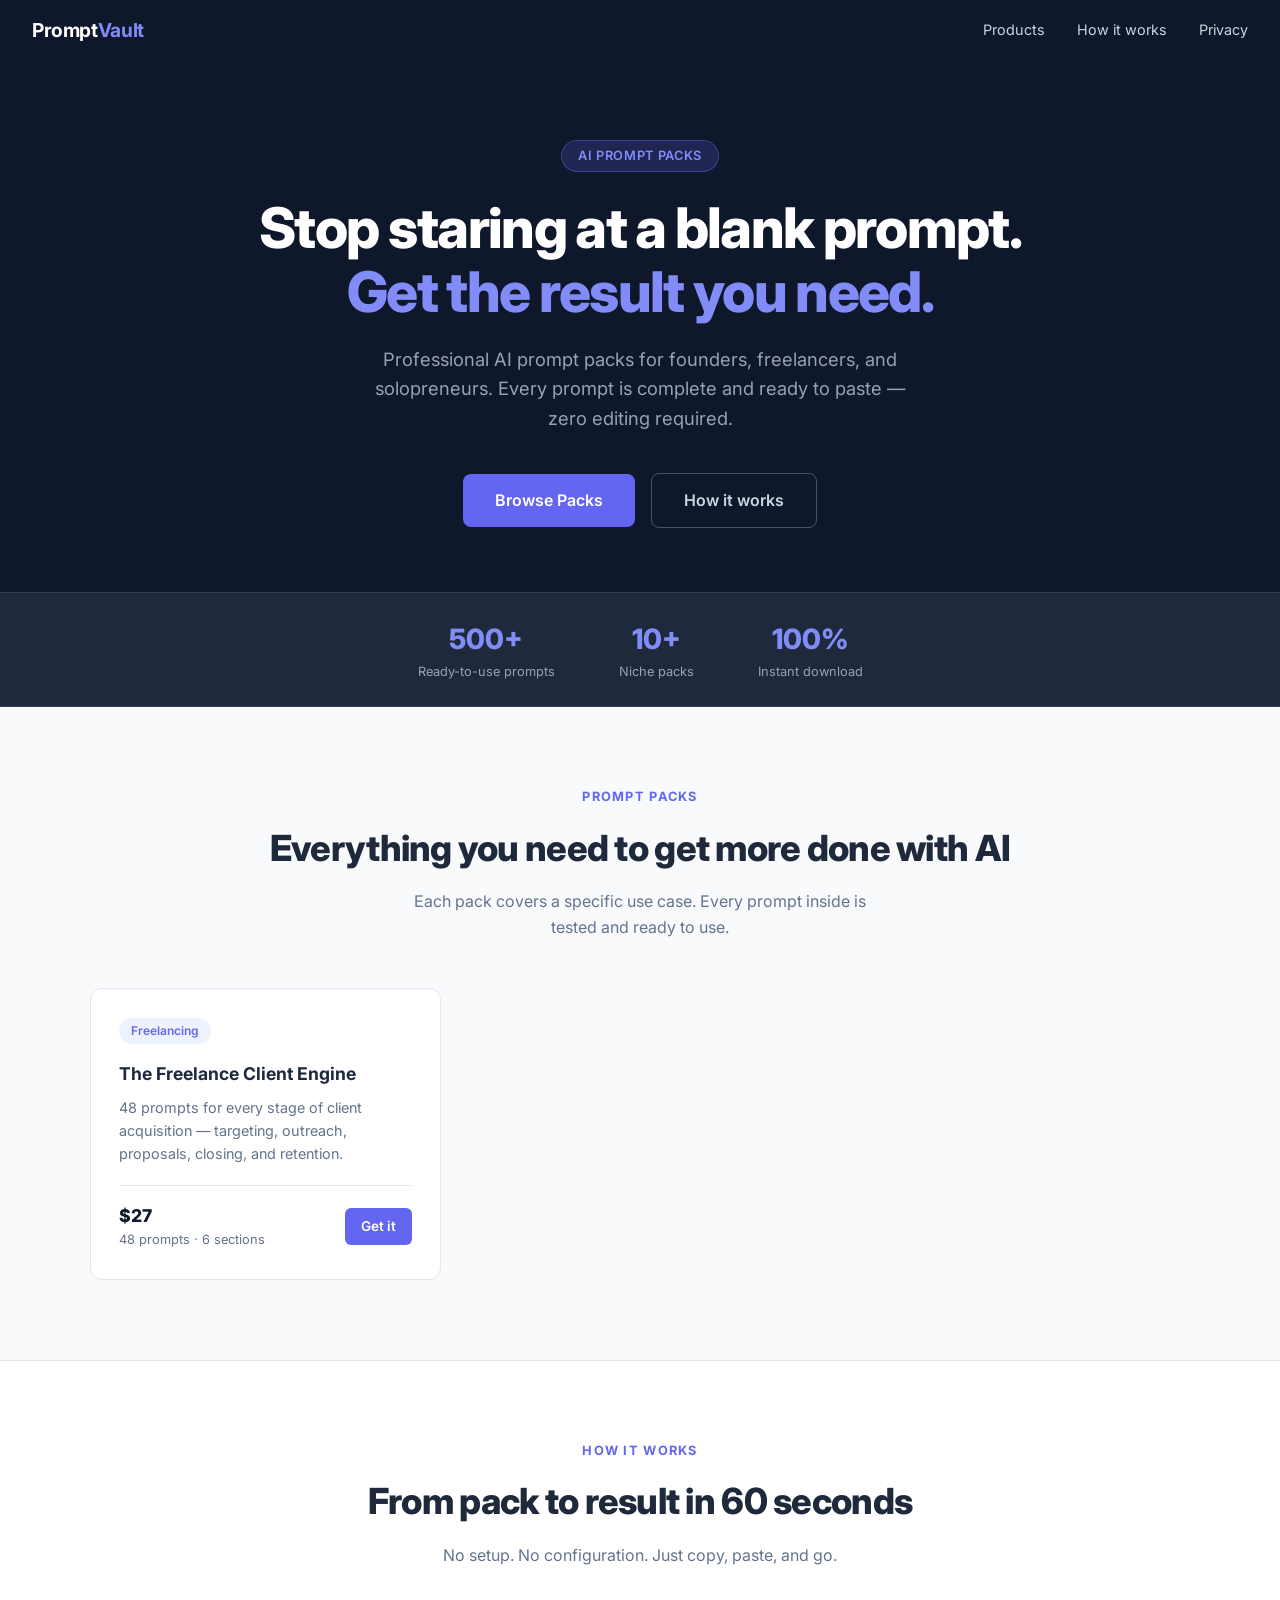
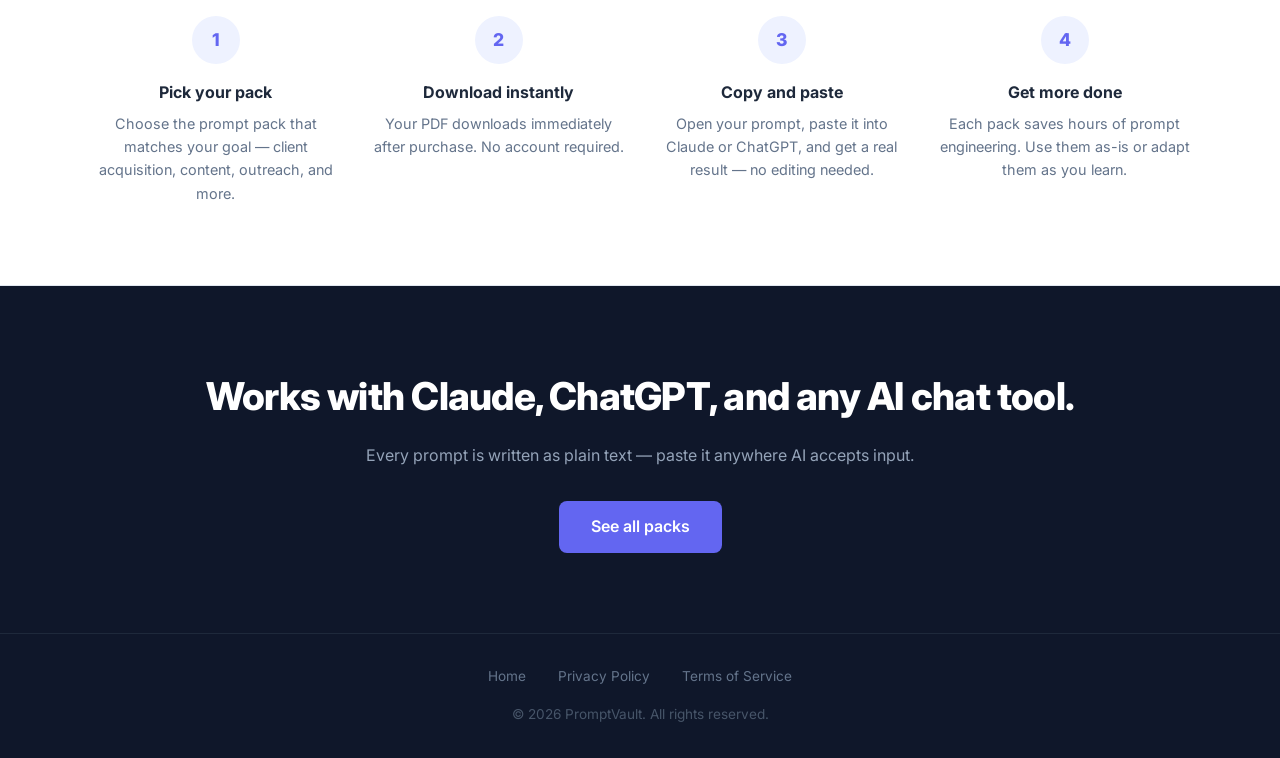
==== docs/index.html @ 1d8c43e7 "feat: PromptVault website for GitHub Pages - docs/index.html: landing page with hero, product grid, " ====
<!DOCTYPE html>
<html lang="en">
<head>
  <meta charset="UTF-8">
  <meta name="viewport" content="width=device-width, initial-scale=1.0">
  <title>PromptVault — Ready-to-use AI prompts for people who build things</title>
  <meta name="description" content="Professional AI prompt packs for founders, freelancers, and solopreneurs. Copy, paste, and get real results from Claude and ChatGPT.">
  <meta property="og:title" content="PromptVault — AI Prompt Packs for Founders">
  <meta property="og:description" content="Ready-to-use Claude and ChatGPT prompts. No editing, no guessing — just results.">
  <meta property="og:type" content="website">
  <link rel="preconnect" href="https://fonts.googleapis.com">
  <link rel="stylesheet" href="https://fonts.googleapis.com/css2?family=Inter:wght@400;600;700;800&display=swap">
  <link rel="stylesheet" href="style.css">
</head>
<body>

<nav>
  <div class="nav-logo">Prompt<span>Vault</span></div>
  <ul>
    <li><a href="#products">Products</a></li>
    <li><a href="#how">How it works</a></li>
    <li><a href="privacy.html">Privacy</a></li>
  </ul>
</nav>

<div class="hero">
  <div class="hero-badge">AI Prompt Packs</div>
  <h1>Stop staring at a blank prompt.<br><em>Get the result you need.</em></h1>
  <p>Professional AI prompt packs for founders, freelancers, and solopreneurs. Every prompt is complete and ready to paste — zero editing required.</p>
  <a href="#products" class="btn">Browse Packs</a>
  <a href="#how" class="btn btn-outline">How it works</a>
</div>

<div class="stats">
  <div class="stat">
    <div class="stat-num">500+</div>
    <div class="stat-label">Ready-to-use prompts</div>
  </div>
  <div class="stat">
    <div class="stat-num">10+</div>
    <div class="stat-label">Niche packs</div>
  </div>
  <div class="stat">
    <div class="stat-num">100%</div>
    <div class="stat-label">Instant download</div>
  </div>
</div>

<section id="products">
  <div class="container">
    <div class="section-label">Prompt Packs</div>
    <h2 class="section-title">Everything you need to get more done with AI</h2>
    <p class="section-sub">Each pack covers a specific use case. Every prompt inside is tested and ready to use.</p>

    <div class="product-grid" id="product-grid">
      <!-- Product cards injected here or hardcoded below -->
      <div class="product-card">
        <span class="product-tag">Freelancing</span>
        <h3>The Freelance Client Engine</h3>
        <p>48 prompts for every stage of client acquisition — targeting, outreach, proposals, closing, and retention.</p>
        <div class="product-meta">
          <div>
            <div class="product-price">$27</div>
            <div class="product-count">48 prompts · 6 sections</div>
          </div>
          <a href="#" class="product-btn" id="btn-freelance">Get it</a>
        </div>
      </div>
      <!-- More cards added as products are generated -->
    </div>
  </div>
</section>

<section id="how" style="background:#fff; border-top:1px solid var(--border); border-bottom:1px solid var(--border);">
  <div class="container">
    <div class="section-label">How It Works</div>
    <h2 class="section-title">From pack to result in 60 seconds</h2>
    <p class="section-sub">No setup. No configuration. Just copy, paste, and go.</p>
    <div class="steps">
      <div class="step">
        <div class="step-num">1</div>
        <h3>Pick your pack</h3>
        <p>Choose the prompt pack that matches your goal — client acquisition, content, outreach, and more.</p>
      </div>
      <div class="step">
        <div class="step-num">2</div>
        <h3>Download instantly</h3>
        <p>Your PDF downloads immediately after purchase. No account required.</p>
      </div>
      <div class="step">
        <div class="step-num">3</div>
        <h3>Copy and paste</h3>
        <p>Open your prompt, paste it into Claude or ChatGPT, and get a real result — no editing needed.</p>
      </div>
      <div class="step">
        <div class="step-num">4</div>
        <h3>Get more done</h3>
        <p>Each pack saves hours of prompt engineering. Use them as-is or adapt them as you learn.</p>
      </div>
    </div>
  </div>
</section>

<div class="cta-banner">
  <div class="container">
    <h2>Works with Claude, ChatGPT, and any AI chat tool.</h2>
    <p>Every prompt is written as plain text — paste it anywhere AI accepts input.</p>
    <a href="#products" class="btn">See all packs</a>
  </div>
</div>

<footer>
  <div class="footer-links">
    <a href="index.html">Home</a>
    <a href="privacy.html">Privacy Policy</a>
    <a href="terms.html">Terms of Service</a>
  </div>
  <div>&copy; 2026 PromptVault. All rights reserved.</div>
</footer>

<script>
  // When Lemon Squeezy store URL is known, update this
  var storeUrl = "#";
  document.getElementById("btn-freelance").href = storeUrl;
</script>

</body>
</html>
---- docs/style.css ----
*, *::before, *::after { box-sizing: border-box; margin: 0; padding: 0; }

:root {
  --dark:   #0F172A;
  --indigo: #6366F1;
  --indigo-light: #818CF8;
  --bg:     #F8FAFC;
  --text:   #1E293B;
  --muted:  #64748B;
  --border: #E2E8F0;
  --card:   #FFFFFF;
}

body {
  font-family: 'Inter', -apple-system, BlinkMacSystemFont, sans-serif;
  background: var(--bg);
  color: var(--text);
  line-height: 1.6;
  font-size: 16px;
}

a { color: var(--indigo); text-decoration: none; }
a:hover { text-decoration: underline; }

/* ── Nav ── */
nav {
  background: var(--dark);
  padding: 0 2rem;
  display: flex;
  align-items: center;
  justify-content: space-between;
  height: 60px;
  position: sticky;
  top: 0;
  z-index: 100;
}
.nav-logo {
  color: #fff;
  font-weight: 700;
  font-size: 1.2rem;
  letter-spacing: -0.02em;
}
.nav-logo span { color: var(--indigo-light); }
nav ul { list-style: none; display: flex; gap: 2rem; }
nav ul a { color: #CBD5E1; font-size: 0.9rem; }
nav ul a:hover { color: #fff; text-decoration: none; }

/* ── Hero ── */
.hero {
  background: var(--dark);
  color: #fff;
  text-align: center;
  padding: 5rem 2rem 4rem;
}
.hero-badge {
  display: inline-block;
  background: rgba(99,102,241,0.2);
  color: var(--indigo-light);
  border: 1px solid rgba(99,102,241,0.4);
  border-radius: 100px;
  padding: 0.3rem 1rem;
  font-size: 0.8rem;
  font-weight: 600;
  letter-spacing: 0.05em;
  text-transform: uppercase;
  margin-bottom: 1.5rem;
}
.hero h1 {
  font-size: clamp(2rem, 5vw, 3.5rem);
  font-weight: 800;
  letter-spacing: -0.03em;
  line-height: 1.15;
  margin-bottom: 1.25rem;
  max-width: 800px;
  margin-left: auto;
  margin-right: auto;
}
.hero h1 em { color: var(--indigo-light); font-style: normal; }
.hero p {
  color: #94A3B8;
  font-size: 1.15rem;
  max-width: 540px;
  margin: 0 auto 2.5rem;
}
.btn {
  display: inline-block;
  background: var(--indigo);
  color: #fff;
  padding: 0.85rem 2rem;
  border-radius: 8px;
  font-weight: 600;
  font-size: 1rem;
  transition: background 0.15s;
}
.btn:hover { background: #4F46E5; text-decoration: none; }
.btn-outline {
  background: transparent;
  border: 1px solid #475569;
  color: #CBD5E1;
  margin-left: 0.75rem;
}
.btn-outline:hover { background: rgba(255,255,255,0.05); }

/* ── Stats bar ── */
.stats {
  background: #1E293B;
  border-top: 1px solid #334155;
  border-bottom: 1px solid #334155;
  display: flex;
  justify-content: center;
  gap: 4rem;
  padding: 1.5rem 2rem;
  flex-wrap: wrap;
}
.stat { text-align: center; color: #fff; }
.stat-num { font-size: 1.75rem; font-weight: 800; color: var(--indigo-light); }
.stat-label { font-size: 0.8rem; color: #94A3B8; }

/* ── Section ── */
section { padding: 5rem 2rem; }
.container { max-width: 1100px; margin: 0 auto; }
.section-label {
  text-align: center;
  color: var(--indigo);
  font-size: 0.8rem;
  font-weight: 700;
  letter-spacing: 0.1em;
  text-transform: uppercase;
  margin-bottom: 0.75rem;
}
.section-title {
  text-align: center;
  font-size: clamp(1.5rem, 3vw, 2.25rem);
  font-weight: 800;
  letter-spacing: -0.02em;
  margin-bottom: 0.75rem;
}
.section-sub {
  text-align: center;
  color: var(--muted);
  max-width: 500px;
  margin: 0 auto 3rem;
}

/* ── Product grid ── */
.product-grid {
  display: grid;
  grid-template-columns: repeat(auto-fill, minmax(300px, 1fr));
  gap: 1.5rem;
}
.product-card {
  background: var(--card);
  border: 1px solid var(--border);
  border-radius: 12px;
  padding: 1.75rem;
  transition: box-shadow 0.15s, transform 0.15s;
}
.product-card:hover { box-shadow: 0 8px 24px rgba(0,0,0,0.08); transform: translateY(-2px); }
.product-tag {
  display: inline-block;
  background: #EEF2FF;
  color: var(--indigo);
  border-radius: 100px;
  padding: 0.2rem 0.75rem;
  font-size: 0.75rem;
  font-weight: 600;
  margin-bottom: 1rem;
}
.product-card h3 { font-size: 1.1rem; font-weight: 700; margin-bottom: 0.5rem; }
.product-card p { color: var(--muted); font-size: 0.9rem; margin-bottom: 1.25rem; }
.product-meta {
  display: flex;
  align-items: center;
  justify-content: space-between;
  border-top: 1px solid var(--border);
  padding-top: 1rem;
  margin-top: auto;
}
.product-price { font-weight: 800; font-size: 1.1rem; color: var(--dark); }
.product-count { font-size: 0.8rem; color: var(--muted); }
.product-btn {
  background: var(--indigo);
  color: #fff;
  border-radius: 6px;
  padding: 0.5rem 1rem;
  font-size: 0.85rem;
  font-weight: 600;
}
.product-btn:hover { background: #4F46E5; text-decoration: none; }

/* ── How it works ── */
.steps { display: grid; grid-template-columns: repeat(auto-fit, minmax(220px, 1fr)); gap: 2rem; }
.step { text-align: center; }
.step-num {
  width: 48px; height: 48px;
  background: #EEF2FF;
  color: var(--indigo);
  border-radius: 50%;
  font-size: 1.1rem;
  font-weight: 800;
  display: flex; align-items: center; justify-content: center;
  margin: 0 auto 1rem;
}
.step h3 { font-size: 1rem; font-weight: 700; margin-bottom: 0.4rem; }
.step p { color: var(--muted); font-size: 0.9rem; }

/* ── CTA banner ── */
.cta-banner {
  background: var(--dark);
  color: #fff;
  text-align: center;
  padding: 5rem 2rem;
}
.cta-banner h2 {
  font-size: clamp(1.75rem, 3vw, 2.5rem);
  font-weight: 800;
  letter-spacing: -0.02em;
  margin-bottom: 1rem;
}
.cta-banner p { color: #94A3B8; margin-bottom: 2rem; }

/* ── Footer ── */
footer {
  background: var(--dark);
  border-top: 1px solid #1E293B;
  padding: 2rem;
  text-align: center;
  color: #475569;
  font-size: 0.85rem;
}
footer a { color: #64748B; }
footer a:hover { color: #94A3B8; }
.footer-links { display: flex; justify-content: center; gap: 2rem; margin-bottom: 1rem; flex-wrap: wrap; }

/* ── Legal pages ── */
.legal { max-width: 760px; margin: 0 auto; padding: 4rem 2rem; }
.legal h1 { font-size: 2rem; font-weight: 800; margin-bottom: 0.5rem; }
.legal .meta { color: var(--muted); font-size: 0.9rem; margin-bottom: 3rem; }
.legal h2 { font-size: 1.25rem; font-weight: 700; margin: 2.5rem 0 0.75rem; }
.legal p, .legal li { color: #334155; margin-bottom: 0.75rem; }
.legal ul { padding-left: 1.5rem; }
.legal a { color: var(--indigo); }

@media (max-width: 600px) {
  .stats { gap: 2rem; }
  nav ul { gap: 1rem; }
  .btn-outline { display: none; }
}
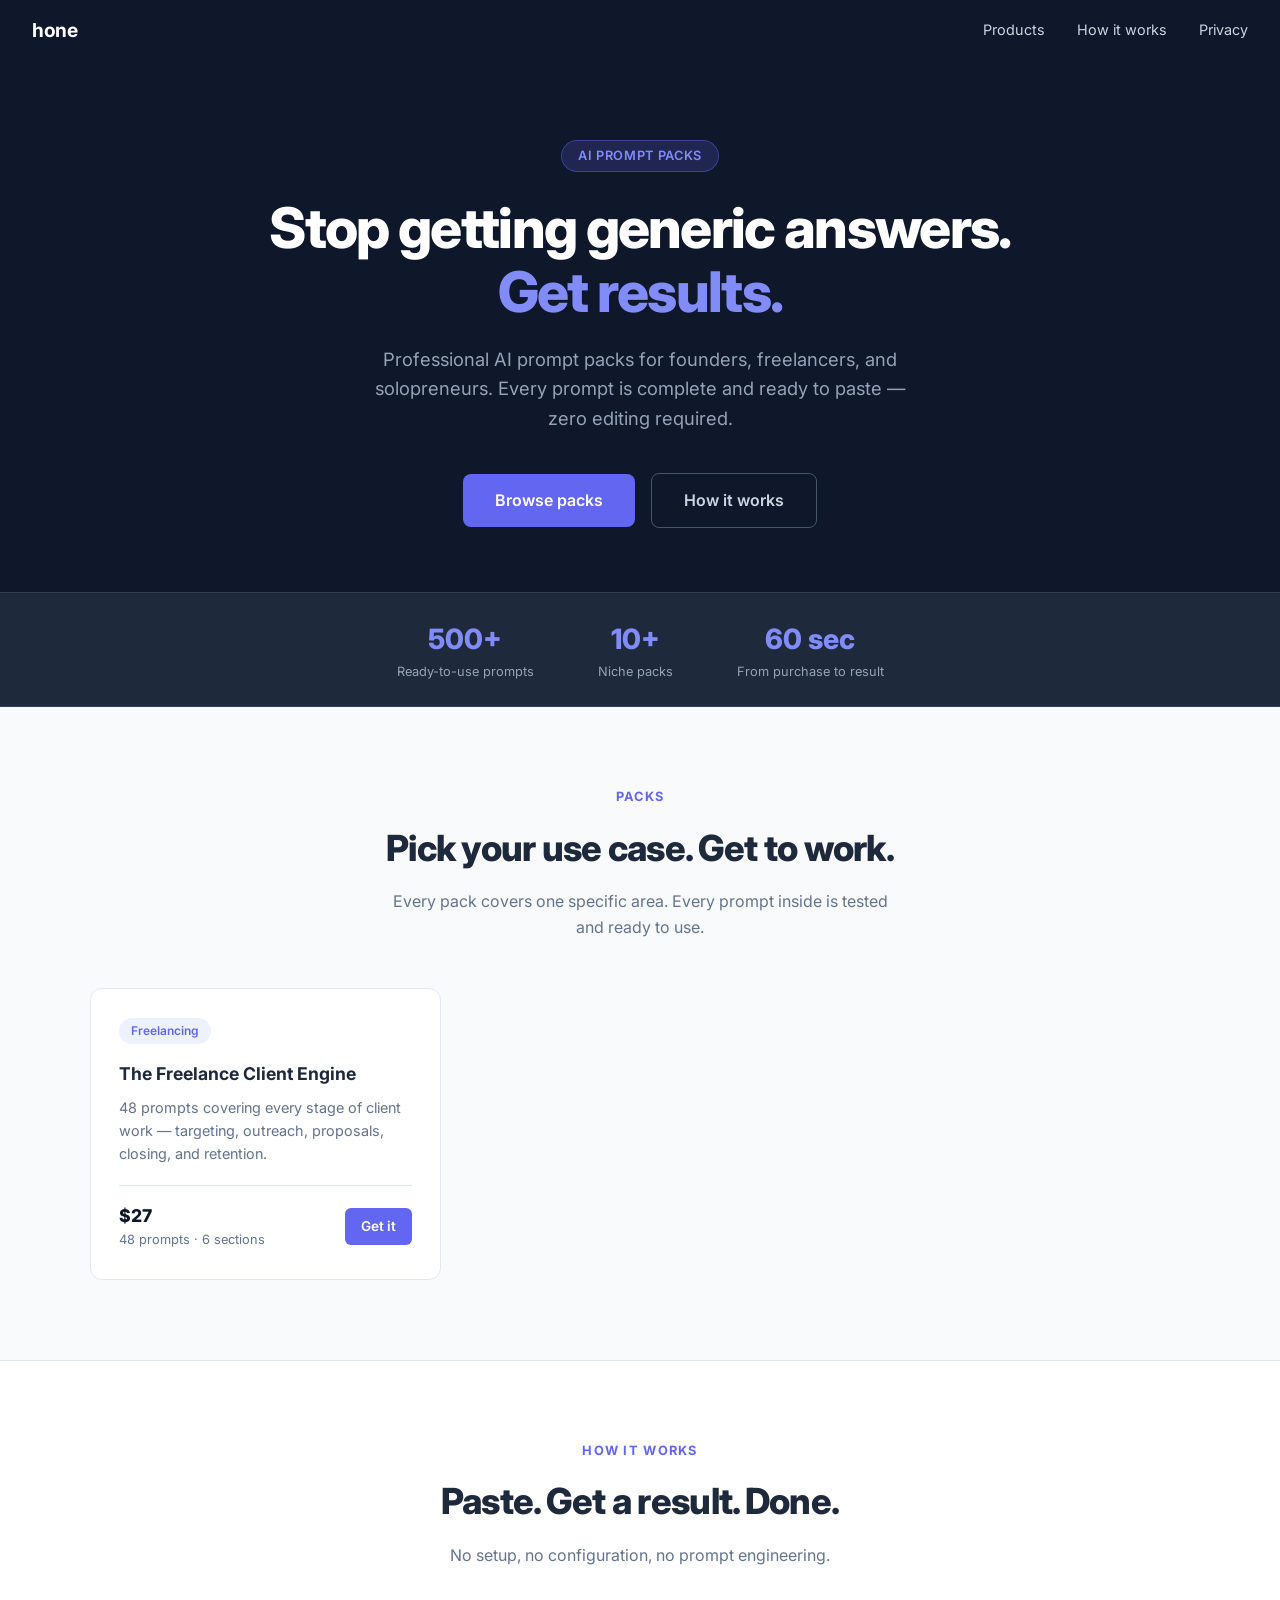
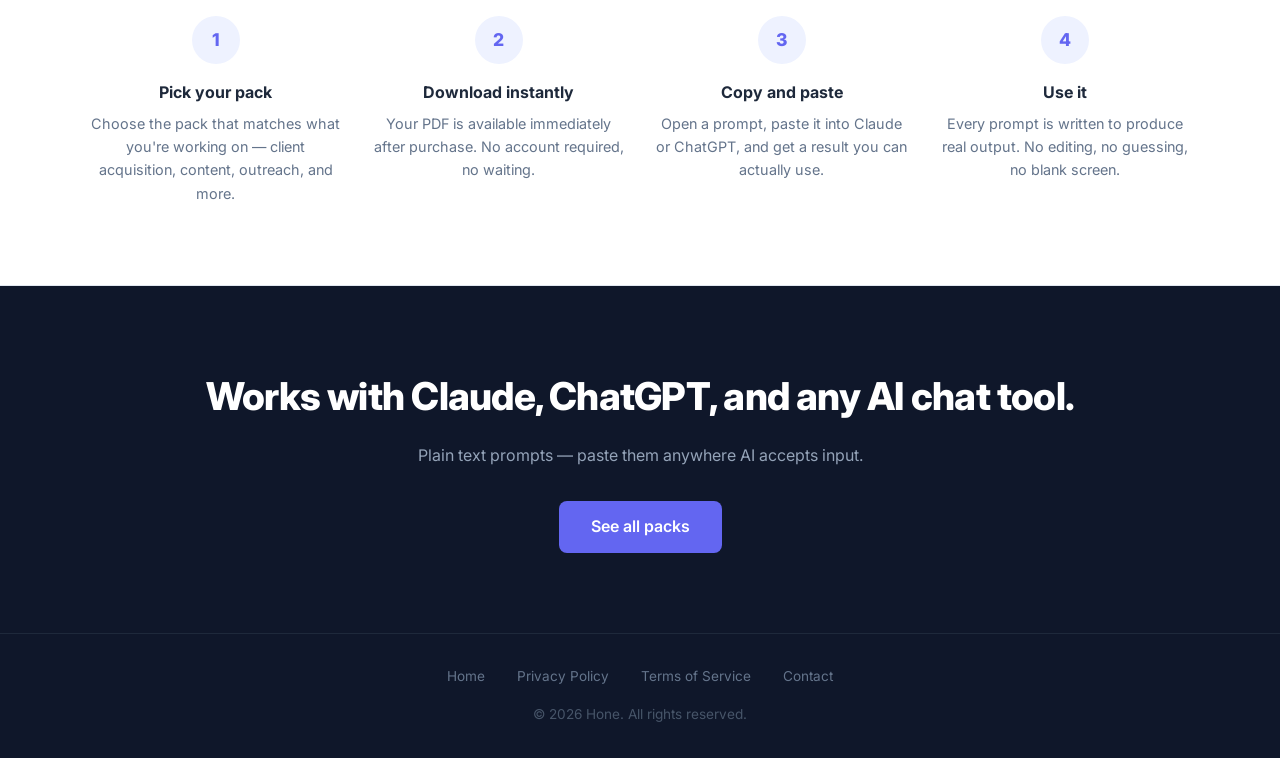
==== commit 13a20a12: "rebrand: PromptVault -> Hone (gethone.co) Brand rationale: single word, real verb ("to hone" = sharp" ====
--- a/docs/index.html
+++ b/docs/index.html
@@ -3,10 +3,10 @@
 <head>
   <meta charset="UTF-8">
   <meta name="viewport" content="width=device-width, initial-scale=1.0">
-  <title>PromptVault — Ready-to-use AI prompts for people who build things</title>
-  <meta name="description" content="Professional AI prompt packs for founders, freelancers, and solopreneurs. Copy, paste, and get real results from Claude and ChatGPT.">
-  <meta property="og:title" content="PromptVault — AI Prompt Packs for Founders">
-  <meta property="og:description" content="Ready-to-use Claude and ChatGPT prompts. No editing, no guessing — just results.">
+  <title>Hone — Sharpen your AI output.</title>
+  <meta name="description" content="Professional AI prompt packs for founders, freelancers, and solopreneurs. Every prompt is complete and ready to paste into Claude or ChatGPT.">
+  <meta property="og:title" content="Hone — Sharpen your AI output.">
+  <meta property="og:description" content="Professional AI prompt packs. Copy, paste, get results. No editing required.">
   <meta property="og:type" content="website">
   <link rel="preconnect" href="https://fonts.googleapis.com">
   <link rel="stylesheet" href="https://fonts.googleapis.com/css2?family=Inter:wght@400;600;700;800&display=swap">
@@ -15,7 +15,7 @@
 <body>
 
 <nav>
-  <div class="nav-logo">Prompt<span>Vault</span></div>
+  <div class="nav-logo">hone</div>
   <ul>
     <li><a href="#products">Products</a></li>
     <li><a href="#how">How it works</a></li>
@@ -25,9 +25,9 @@
 
 <div class="hero">
   <div class="hero-badge">AI Prompt Packs</div>
-  <h1>Stop staring at a blank prompt.<br><em>Get the result you need.</em></h1>
+  <h1>Stop getting generic answers.<br><em>Get results.</em></h1>
   <p>Professional AI prompt packs for founders, freelancers, and solopreneurs. Every prompt is complete and ready to paste — zero editing required.</p>
-  <a href="#products" class="btn">Browse Packs</a>
+  <a href="#products" class="btn">Browse packs</a>
   <a href="#how" class="btn btn-outline">How it works</a>
 </div>
 
@@ -41,23 +41,22 @@
     <div class="stat-label">Niche packs</div>
   </div>
   <div class="stat">
-    <div class="stat-num">100%</div>
-    <div class="stat-label">Instant download</div>
+    <div class="stat-num">60 sec</div>
+    <div class="stat-label">From purchase to result</div>
   </div>
 </div>
 
 <section id="products">
   <div class="container">
-    <div class="section-label">Prompt Packs</div>
-    <h2 class="section-title">Everything you need to get more done with AI</h2>
-    <p class="section-sub">Each pack covers a specific use case. Every prompt inside is tested and ready to use.</p>
+    <div class="section-label">Packs</div>
+    <h2 class="section-title">Pick your use case. Get to work.</h2>
+    <p class="section-sub">Every pack covers one specific area. Every prompt inside is tested and ready to use.</p>
 
-    <div class="product-grid" id="product-grid">
-      <!-- Product cards injected here or hardcoded below -->
+    <div class="product-grid">
       <div class="product-card">
         <span class="product-tag">Freelancing</span>
         <h3>The Freelance Client Engine</h3>
-        <p>48 prompts for every stage of client acquisition — targeting, outreach, proposals, closing, and retention.</p>
+        <p>48 prompts covering every stage of client work — targeting, outreach, proposals, closing, and retention.</p>
         <div class="product-meta">
           <div>
             <div class="product-price">$27</div>
@@ -66,36 +65,36 @@
           <a href="#" class="product-btn" id="btn-freelance">Get it</a>
         </div>
       </div>
-      <!-- More cards added as products are generated -->
+      <!-- Additional cards are added here as new products are generated -->
     </div>
   </div>
 </section>
 
 <section id="how" style="background:#fff; border-top:1px solid var(--border); border-bottom:1px solid var(--border);">
   <div class="container">
-    <div class="section-label">How It Works</div>
-    <h2 class="section-title">From pack to result in 60 seconds</h2>
-    <p class="section-sub">No setup. No configuration. Just copy, paste, and go.</p>
+    <div class="section-label">How it works</div>
+    <h2 class="section-title">Paste. Get a result. Done.</h2>
+    <p class="section-sub">No setup, no configuration, no prompt engineering.</p>
     <div class="steps">
       <div class="step">
         <div class="step-num">1</div>
         <h3>Pick your pack</h3>
-        <p>Choose the prompt pack that matches your goal — client acquisition, content, outreach, and more.</p>
+        <p>Choose the pack that matches what you're working on — client acquisition, content, outreach, and more.</p>
       </div>
       <div class="step">
         <div class="step-num">2</div>
         <h3>Download instantly</h3>
-        <p>Your PDF downloads immediately after purchase. No account required.</p>
+        <p>Your PDF is available immediately after purchase. No account required, no waiting.</p>
       </div>
       <div class="step">
         <div class="step-num">3</div>
         <h3>Copy and paste</h3>
-        <p>Open your prompt, paste it into Claude or ChatGPT, and get a real result — no editing needed.</p>
+        <p>Open a prompt, paste it into Claude or ChatGPT, and get a result you can actually use.</p>
       </div>
       <div class="step">
         <div class="step-num">4</div>
-        <h3>Get more done</h3>
-        <p>Each pack saves hours of prompt engineering. Use them as-is or adapt them as you learn.</p>
+        <h3>Use it</h3>
+        <p>Every prompt is written to produce real output. No editing, no guessing, no blank screen.</p>
       </div>
     </div>
   </div>
@@ -104,7 +103,7 @@
 <div class="cta-banner">
   <div class="container">
     <h2>Works with Claude, ChatGPT, and any AI chat tool.</h2>
-    <p>Every prompt is written as plain text — paste it anywhere AI accepts input.</p>
+    <p>Plain text prompts — paste them anywhere AI accepts input.</p>
     <a href="#products" class="btn">See all packs</a>
   </div>
 </div>
@@ -114,14 +113,16 @@
     <a href="index.html">Home</a>
     <a href="privacy.html">Privacy Policy</a>
     <a href="terms.html">Terms of Service</a>
+    <a href="mailto:hello@gethone.co">Contact</a>
   </div>
-  <div>&copy; 2026 PromptVault. All rights reserved.</div>
+  <div>&copy; 2026 Hone. All rights reserved.</div>
 </footer>
 
 <script>
-  // When Lemon Squeezy store URL is known, update this
+  // Update this once Lemon Squeezy store URL is live
   var storeUrl = "#";
-  document.getElementById("btn-freelance").href = storeUrl;
+  var btn = document.getElementById("btn-freelance");
+  if (btn) btn.href = storeUrl;
 </script>
 
 </body>
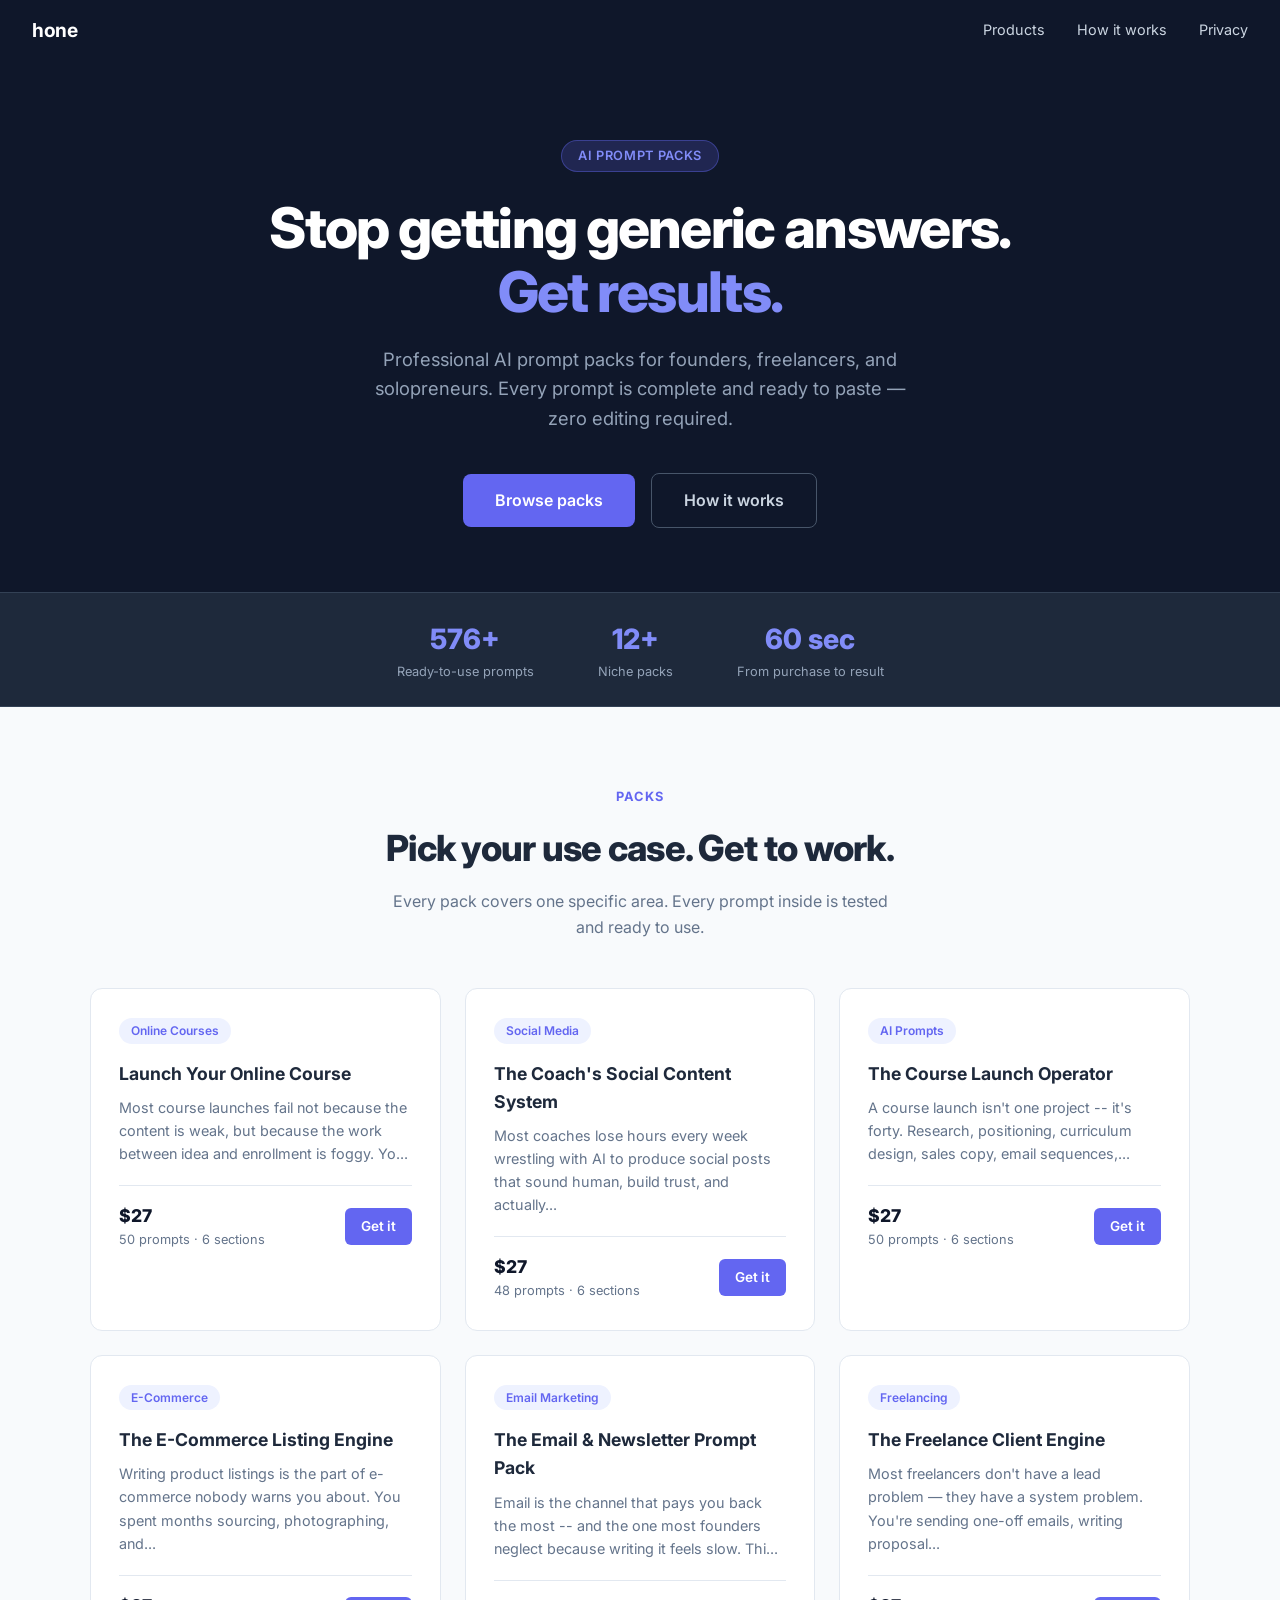
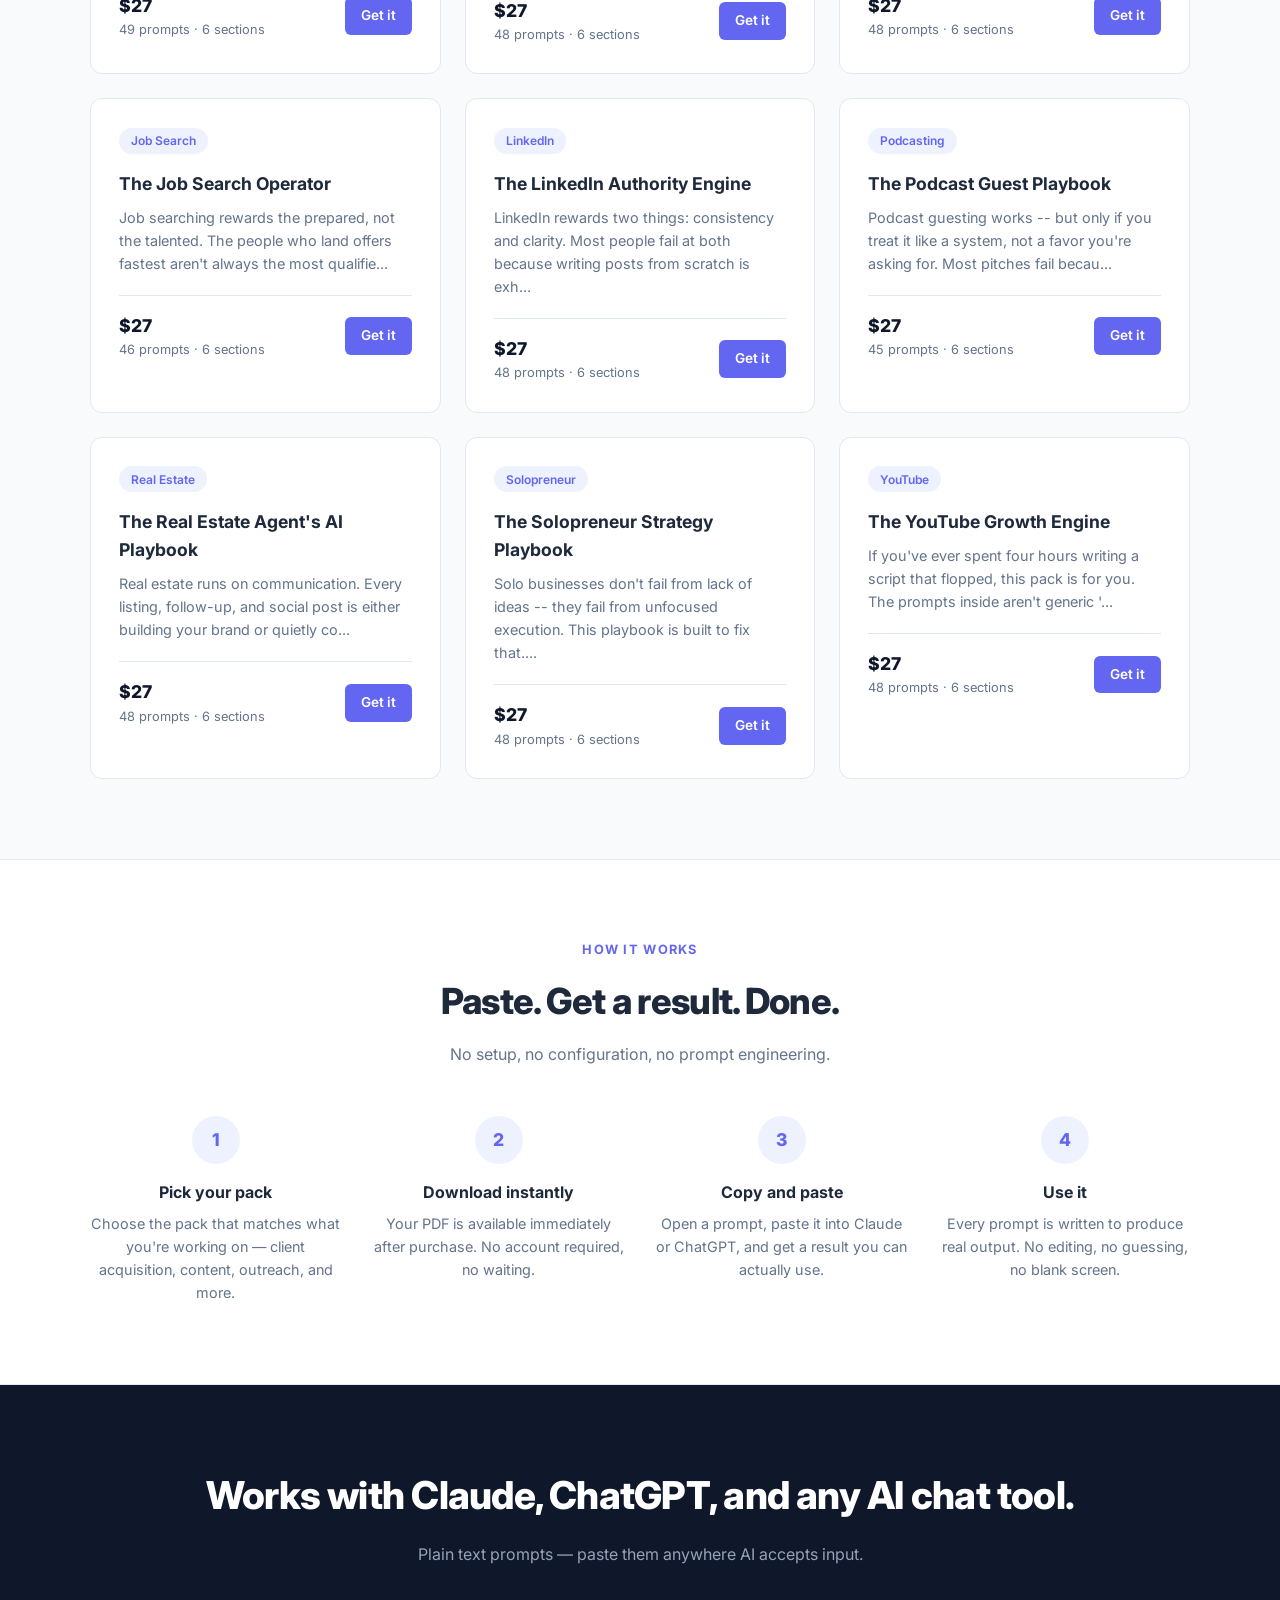
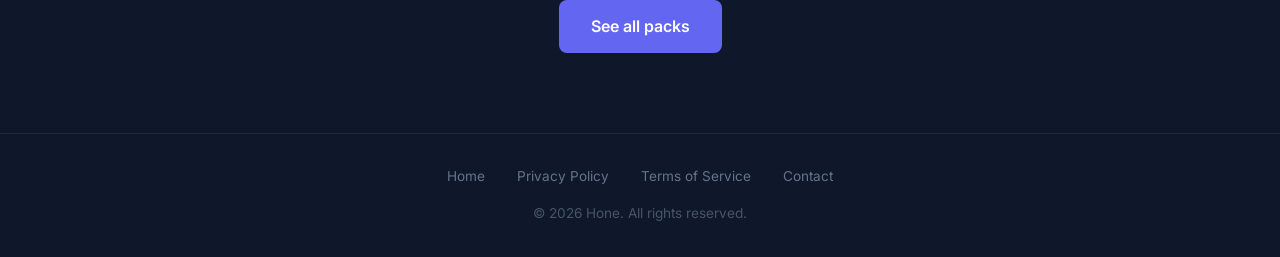
==== commit 0288bc88: "feat: honeprompts.com launch — 12-product catalog + website - Website updated for all 12 products (5" ====
--- a/docs/index.html
+++ b/docs/index.html
@@ -33,11 +33,11 @@
 
 <div class="stats">
   <div class="stat">
-    <div class="stat-num">500+</div>
+    <div class="stat-num">576+</div>
     <div class="stat-label">Ready-to-use prompts</div>
   </div>
   <div class="stat">
-    <div class="stat-num">10+</div>
+    <div class="stat-num">12+</div>
     <div class="stat-label">Niche packs</div>
   </div>
   <div class="stat">
@@ -52,20 +52,151 @@
     <h2 class="section-title">Pick your use case. Get to work.</h2>
     <p class="section-sub">Every pack covers one specific area. Every prompt inside is tested and ready to use.</p>
 
-    <div class="product-grid">
+                <div class="product-grid">
+      <div class="product-card">
+        <span class="product-tag">Online Courses</span>
+        <h3>Launch Your Online Course</h3>
+        <p>Most course launches fail not because the content is weak, but because the work between idea and enrollment is foggy. Yo...</p>
+        <div class="product-meta">
+          <div>
+            <div class="product-price">$27</div>
+            <div class="product-count">50 prompts &middot; 6 sections</div>
+          </div>
+          <a href="#" class="product-btn">Get it</a>
+        </div>
+      </div>
+      <div class="product-card">
+        <span class="product-tag">Social Media</span>
+        <h3>The Coach's Social Content System</h3>
+        <p>Most coaches lose hours every week wrestling with AI to produce social posts that sound human, build trust, and actually...</p>
+        <div class="product-meta">
+          <div>
+            <div class="product-price">$27</div>
+            <div class="product-count">48 prompts &middot; 6 sections</div>
+          </div>
+          <a href="#" class="product-btn">Get it</a>
+        </div>
+      </div>
+      <div class="product-card">
+        <span class="product-tag">AI Prompts</span>
+        <h3>The Course Launch Operator</h3>
+        <p>A course launch isn't one project -- it's forty. Research, positioning, curriculum design, sales copy, email sequences,...</p>
+        <div class="product-meta">
+          <div>
+            <div class="product-price">$27</div>
+            <div class="product-count">50 prompts &middot; 6 sections</div>
+          </div>
+          <a href="#" class="product-btn">Get it</a>
+        </div>
+      </div>
+      <div class="product-card">
+        <span class="product-tag">E-Commerce</span>
+        <h3>The E-Commerce Listing Engine</h3>
+        <p>Writing product listings is the part of e-commerce nobody warns you about. You spent months sourcing, photographing, and...</p>
+        <div class="product-meta">
+          <div>
+            <div class="product-price">$27</div>
+            <div class="product-count">49 prompts &middot; 6 sections</div>
+          </div>
+          <a href="#" class="product-btn">Get it</a>
+        </div>
+      </div>
+      <div class="product-card">
+        <span class="product-tag">Email Marketing</span>
+        <h3>The Email & Newsletter Prompt Pack</h3>
+        <p>Email is the channel that pays you back the most -- and the one most founders neglect because writing it feels slow. Thi...</p>
+        <div class="product-meta">
+          <div>
+            <div class="product-price">$27</div>
+            <div class="product-count">48 prompts &middot; 6 sections</div>
+          </div>
+          <a href="#" class="product-btn">Get it</a>
+        </div>
+      </div>
       <div class="product-card">
         <span class="product-tag">Freelancing</span>
         <h3>The Freelance Client Engine</h3>
-        <p>48 prompts covering every stage of client work — targeting, outreach, proposals, closing, and retention.</p>
-        <div class="product-meta">
-          <div>
-            <div class="product-price">$27</div>
-            <div class="product-count">48 prompts · 6 sections</div>
-          </div>
-          <a href="#" class="product-btn" id="btn-freelance">Get it</a>
-        </div>
-      </div>
-      <!-- Additional cards are added here as new products are generated -->
+        <p>Most freelancers don't have a lead problem — they have a system problem. You're sending one-off emails, writing proposal...</p>
+        <div class="product-meta">
+          <div>
+            <div class="product-price">$27</div>
+            <div class="product-count">48 prompts &middot; 6 sections</div>
+          </div>
+          <a href="#" class="product-btn">Get it</a>
+        </div>
+      </div>
+      <div class="product-card">
+        <span class="product-tag">Job Search</span>
+        <h3>The Job Search Operator</h3>
+        <p>Job searching rewards the prepared, not the talented. The people who land offers fastest aren't always the most qualifie...</p>
+        <div class="product-meta">
+          <div>
+            <div class="product-price">$27</div>
+            <div class="product-count">46 prompts &middot; 6 sections</div>
+          </div>
+          <a href="#" class="product-btn">Get it</a>
+        </div>
+      </div>
+      <div class="product-card">
+        <span class="product-tag">LinkedIn</span>
+        <h3>The LinkedIn Authority Engine</h3>
+        <p>LinkedIn rewards two things: consistency and clarity. Most people fail at both because writing posts from scratch is exh...</p>
+        <div class="product-meta">
+          <div>
+            <div class="product-price">$27</div>
+            <div class="product-count">48 prompts &middot; 6 sections</div>
+          </div>
+          <a href="#" class="product-btn">Get it</a>
+        </div>
+      </div>
+      <div class="product-card">
+        <span class="product-tag">Podcasting</span>
+        <h3>The Podcast Guest Playbook</h3>
+        <p>Podcast guesting works -- but only if you treat it like a system, not a favor you're asking for. Most pitches fail becau...</p>
+        <div class="product-meta">
+          <div>
+            <div class="product-price">$27</div>
+            <div class="product-count">45 prompts &middot; 6 sections</div>
+          </div>
+          <a href="#" class="product-btn">Get it</a>
+        </div>
+      </div>
+      <div class="product-card">
+        <span class="product-tag">Real Estate</span>
+        <h3>The Real Estate Agent's AI Playbook</h3>
+        <p>Real estate runs on communication. Every listing, follow-up, and social post is either building your brand or quietly co...</p>
+        <div class="product-meta">
+          <div>
+            <div class="product-price">$27</div>
+            <div class="product-count">48 prompts &middot; 6 sections</div>
+          </div>
+          <a href="#" class="product-btn">Get it</a>
+        </div>
+      </div>
+      <div class="product-card">
+        <span class="product-tag">Solopreneur</span>
+        <h3>The Solopreneur Strategy Playbook</h3>
+        <p>Solo businesses don't fail from lack of ideas -- they fail from unfocused execution. This playbook is built to fix that....</p>
+        <div class="product-meta">
+          <div>
+            <div class="product-price">$27</div>
+            <div class="product-count">48 prompts &middot; 6 sections</div>
+          </div>
+          <a href="#" class="product-btn">Get it</a>
+        </div>
+      </div>
+      <div class="product-card">
+        <span class="product-tag">YouTube</span>
+        <h3>The YouTube Growth Engine</h3>
+        <p>If you've ever spent four hours writing a script that flopped, this pack is for you. The prompts inside aren't generic '...</p>
+        <div class="product-meta">
+          <div>
+            <div class="product-price">$27</div>
+            <div class="product-count">48 prompts &middot; 6 sections</div>
+          </div>
+          <a href="#" class="product-btn">Get it</a>
+        </div>
+      </div>
     </div>
   </div>
 </section>
@@ -113,7 +244,7 @@
     <a href="index.html">Home</a>
     <a href="privacy.html">Privacy Policy</a>
     <a href="terms.html">Terms of Service</a>
-    <a href="mailto:hello@gethone.co">Contact</a>
+    <a href="mailto:hello@honeprompts.com">Contact</a>
   </div>
   <div>&copy; 2026 Hone. All rights reserved.</div>
 </footer>
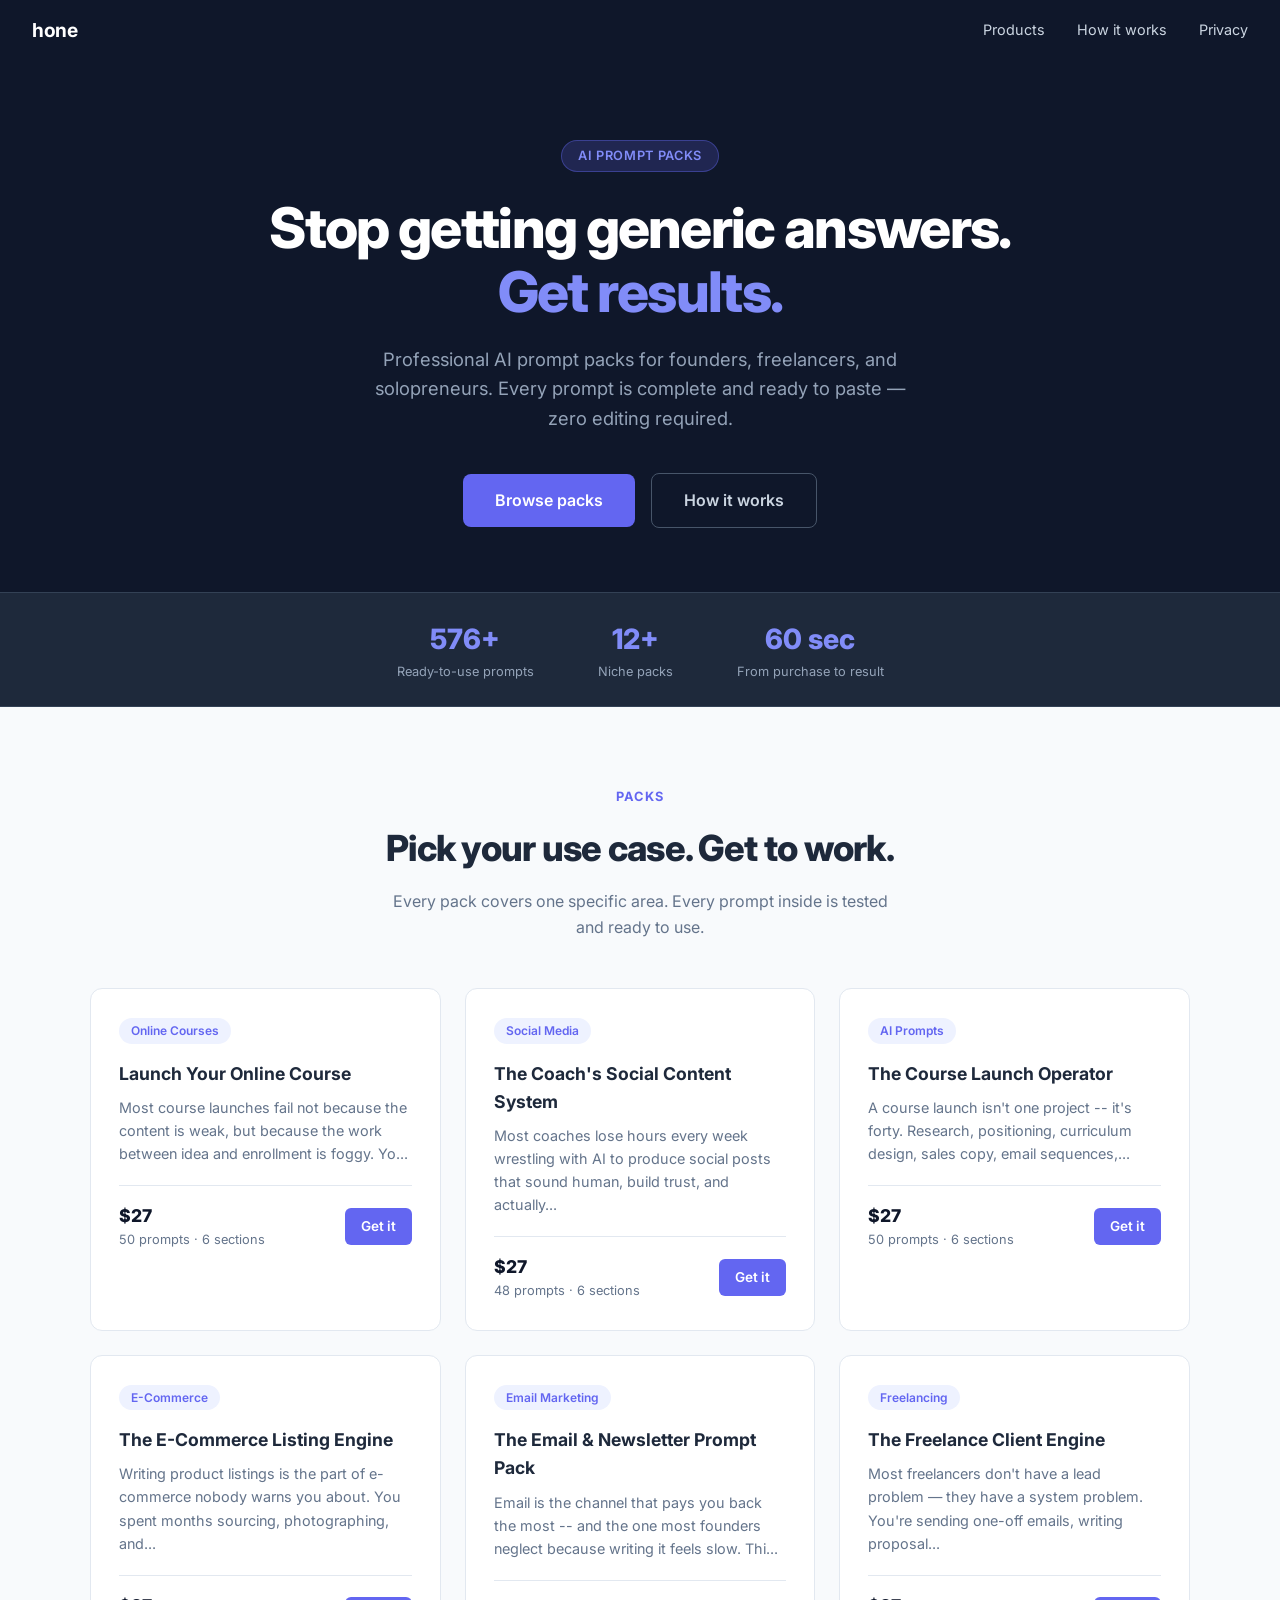
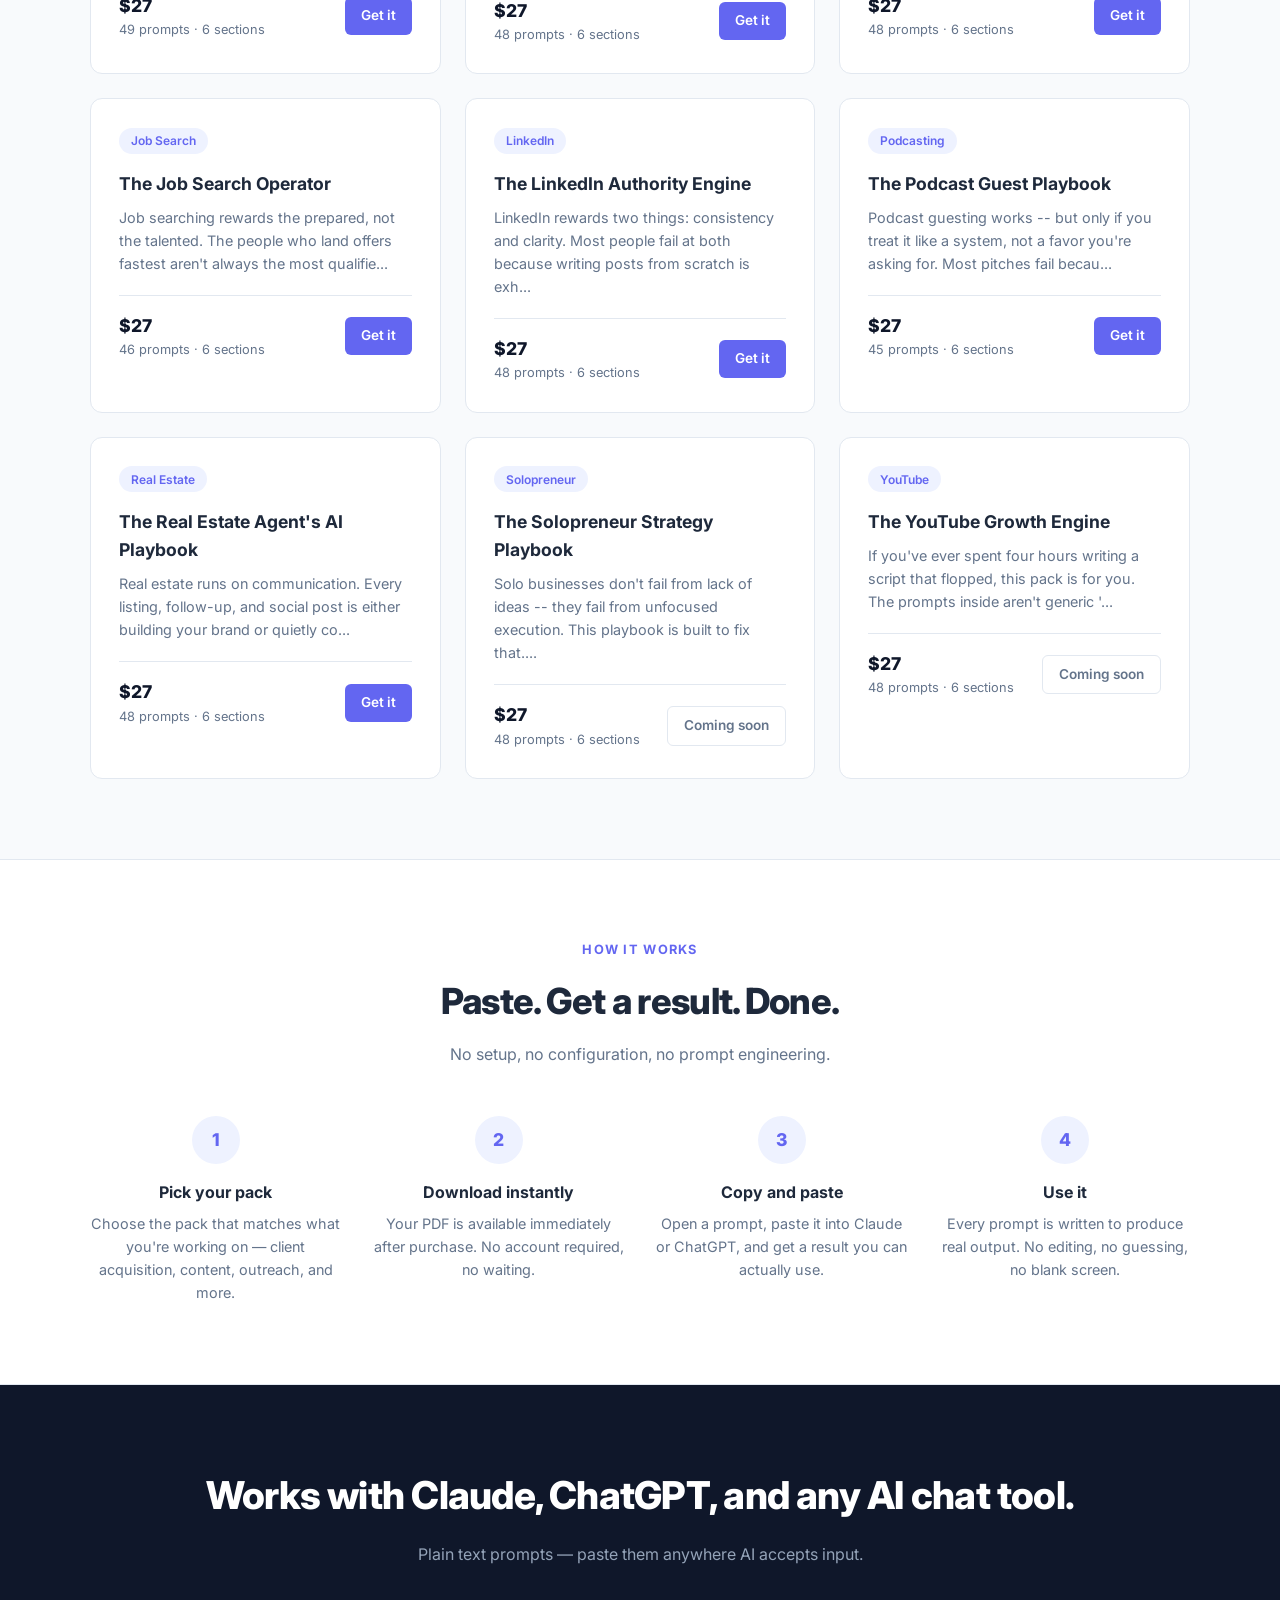
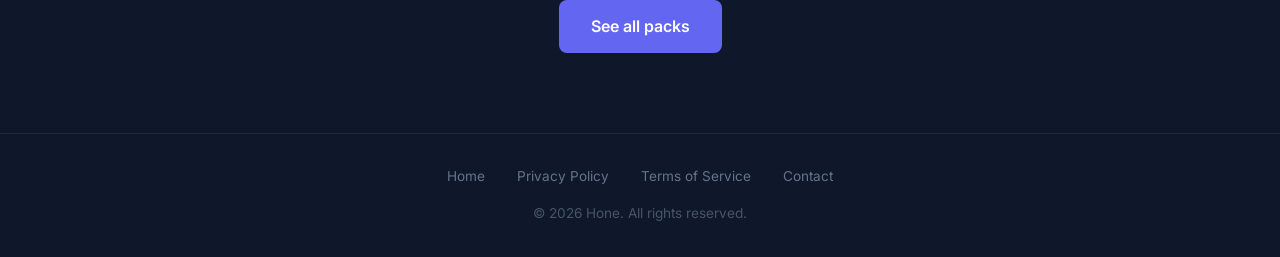
==== commit aff26d87: "feat: coming soon state for unlaunched products Products with no buy URL show a muted 'Coming soon' " ====
--- a/docs/index.html
+++ b/docs/index.html
@@ -8,6 +8,7 @@
   <meta property="og:title" content="Hone — Sharpen your AI output.">
   <meta property="og:description" content="Professional AI prompt packs. Copy, paste, get results. No editing required.">
   <meta property="og:type" content="website">
+  <link rel="icon" type="image/svg+xml" href="favicon.svg">
   <link rel="preconnect" href="https://fonts.googleapis.com">
   <link rel="stylesheet" href="https://fonts.googleapis.com/css2?family=Inter:wght@400;600;700;800&display=swap">
   <link rel="stylesheet" href="style.css">
@@ -52,7 +53,7 @@
     <h2 class="section-title">Pick your use case. Get to work.</h2>
     <p class="section-sub">Every pack covers one specific area. Every prompt inside is tested and ready to use.</p>
 
-                <div class="product-grid">
+                        <div class="product-grid">
       <div class="product-card">
         <span class="product-tag">Online Courses</span>
         <h3>Launch Your Online Course</h3>
@@ -62,7 +63,7 @@
             <div class="product-price">$27</div>
             <div class="product-count">50 prompts &middot; 6 sections</div>
           </div>
-          <a href="#" class="product-btn">Get it</a>
+          <a href="https://mikelato.gumroad.com/l/svcgvy" class="product-btn">Get it</a>
         </div>
       </div>
       <div class="product-card">
@@ -74,7 +75,7 @@
             <div class="product-price">$27</div>
             <div class="product-count">48 prompts &middot; 6 sections</div>
           </div>
-          <a href="#" class="product-btn">Get it</a>
+          <a href="https://mikelato.gumroad.com/l/ykhycr" class="product-btn">Get it</a>
         </div>
       </div>
       <div class="product-card">
@@ -86,7 +87,7 @@
             <div class="product-price">$27</div>
             <div class="product-count">50 prompts &middot; 6 sections</div>
           </div>
-          <a href="#" class="product-btn">Get it</a>
+          <a href="https://mikelato.gumroad.com/l/stcecv" class="product-btn">Get it</a>
         </div>
       </div>
       <div class="product-card">
@@ -98,7 +99,7 @@
             <div class="product-price">$27</div>
             <div class="product-count">49 prompts &middot; 6 sections</div>
           </div>
-          <a href="#" class="product-btn">Get it</a>
+          <a href="https://mikelato.gumroad.com/l/hcuvj" class="product-btn">Get it</a>
         </div>
       </div>
       <div class="product-card">
@@ -110,7 +111,7 @@
             <div class="product-price">$27</div>
             <div class="product-count">48 prompts &middot; 6 sections</div>
           </div>
-          <a href="#" class="product-btn">Get it</a>
+          <a href="https://mikelato.gumroad.com/l/xvzcq" class="product-btn">Get it</a>
         </div>
       </div>
       <div class="product-card">
@@ -122,7 +123,7 @@
             <div class="product-price">$27</div>
             <div class="product-count">48 prompts &middot; 6 sections</div>
           </div>
-          <a href="#" class="product-btn">Get it</a>
+          <a href="https://mikelato.gumroad.com/l/psaets" class="product-btn">Get it</a>
         </div>
       </div>
       <div class="product-card">
@@ -134,7 +135,7 @@
             <div class="product-price">$27</div>
             <div class="product-count">46 prompts &middot; 6 sections</div>
           </div>
-          <a href="#" class="product-btn">Get it</a>
+          <a href="https://mikelato.gumroad.com/l/ktgtcz" class="product-btn">Get it</a>
         </div>
       </div>
       <div class="product-card">
@@ -146,7 +147,7 @@
             <div class="product-price">$27</div>
             <div class="product-count">48 prompts &middot; 6 sections</div>
           </div>
-          <a href="#" class="product-btn">Get it</a>
+          <a href="https://mikelato.gumroad.com/l/bjkqq" class="product-btn">Get it</a>
         </div>
       </div>
       <div class="product-card">
@@ -158,7 +159,7 @@
             <div class="product-price">$27</div>
             <div class="product-count">45 prompts &middot; 6 sections</div>
           </div>
-          <a href="#" class="product-btn">Get it</a>
+          <a href="https://mikelato.gumroad.com/l/tuzetw" class="product-btn">Get it</a>
         </div>
       </div>
       <div class="product-card">
@@ -170,7 +171,7 @@
             <div class="product-price">$27</div>
             <div class="product-count">48 prompts &middot; 6 sections</div>
           </div>
-          <a href="#" class="product-btn">Get it</a>
+          <a href="https://mikelato.gumroad.com/l/raqgyi" class="product-btn">Get it</a>
         </div>
       </div>
       <div class="product-card">
@@ -182,7 +183,7 @@
             <div class="product-price">$27</div>
             <div class="product-count">48 prompts &middot; 6 sections</div>
           </div>
-          <a href="#" class="product-btn">Get it</a>
+          <span class="product-btn product-btn--soon">Coming soon</span>
         </div>
       </div>
       <div class="product-card">
@@ -194,7 +195,7 @@
             <div class="product-price">$27</div>
             <div class="product-count">48 prompts &middot; 6 sections</div>
           </div>
-          <a href="#" class="product-btn">Get it</a>
+          <span class="product-btn product-btn--soon">Coming soon</span>
         </div>
       </div>
     </div>
--- a/docs/style.css
+++ b/docs/style.css
@@ -187,6 +187,7 @@
   font-weight: 600;
 }
 .product-btn:hover { background: #4F46E5; text-decoration: none; }
+.product-btn--soon { background: transparent; color: var(--muted); border: 1px solid var(--border); cursor: default; pointer-events: none; }
 
 /* ── How it works ── */
 .steps { display: grid; grid-template-columns: repeat(auto-fit, minmax(220px, 1fr)); gap: 2rem; }
